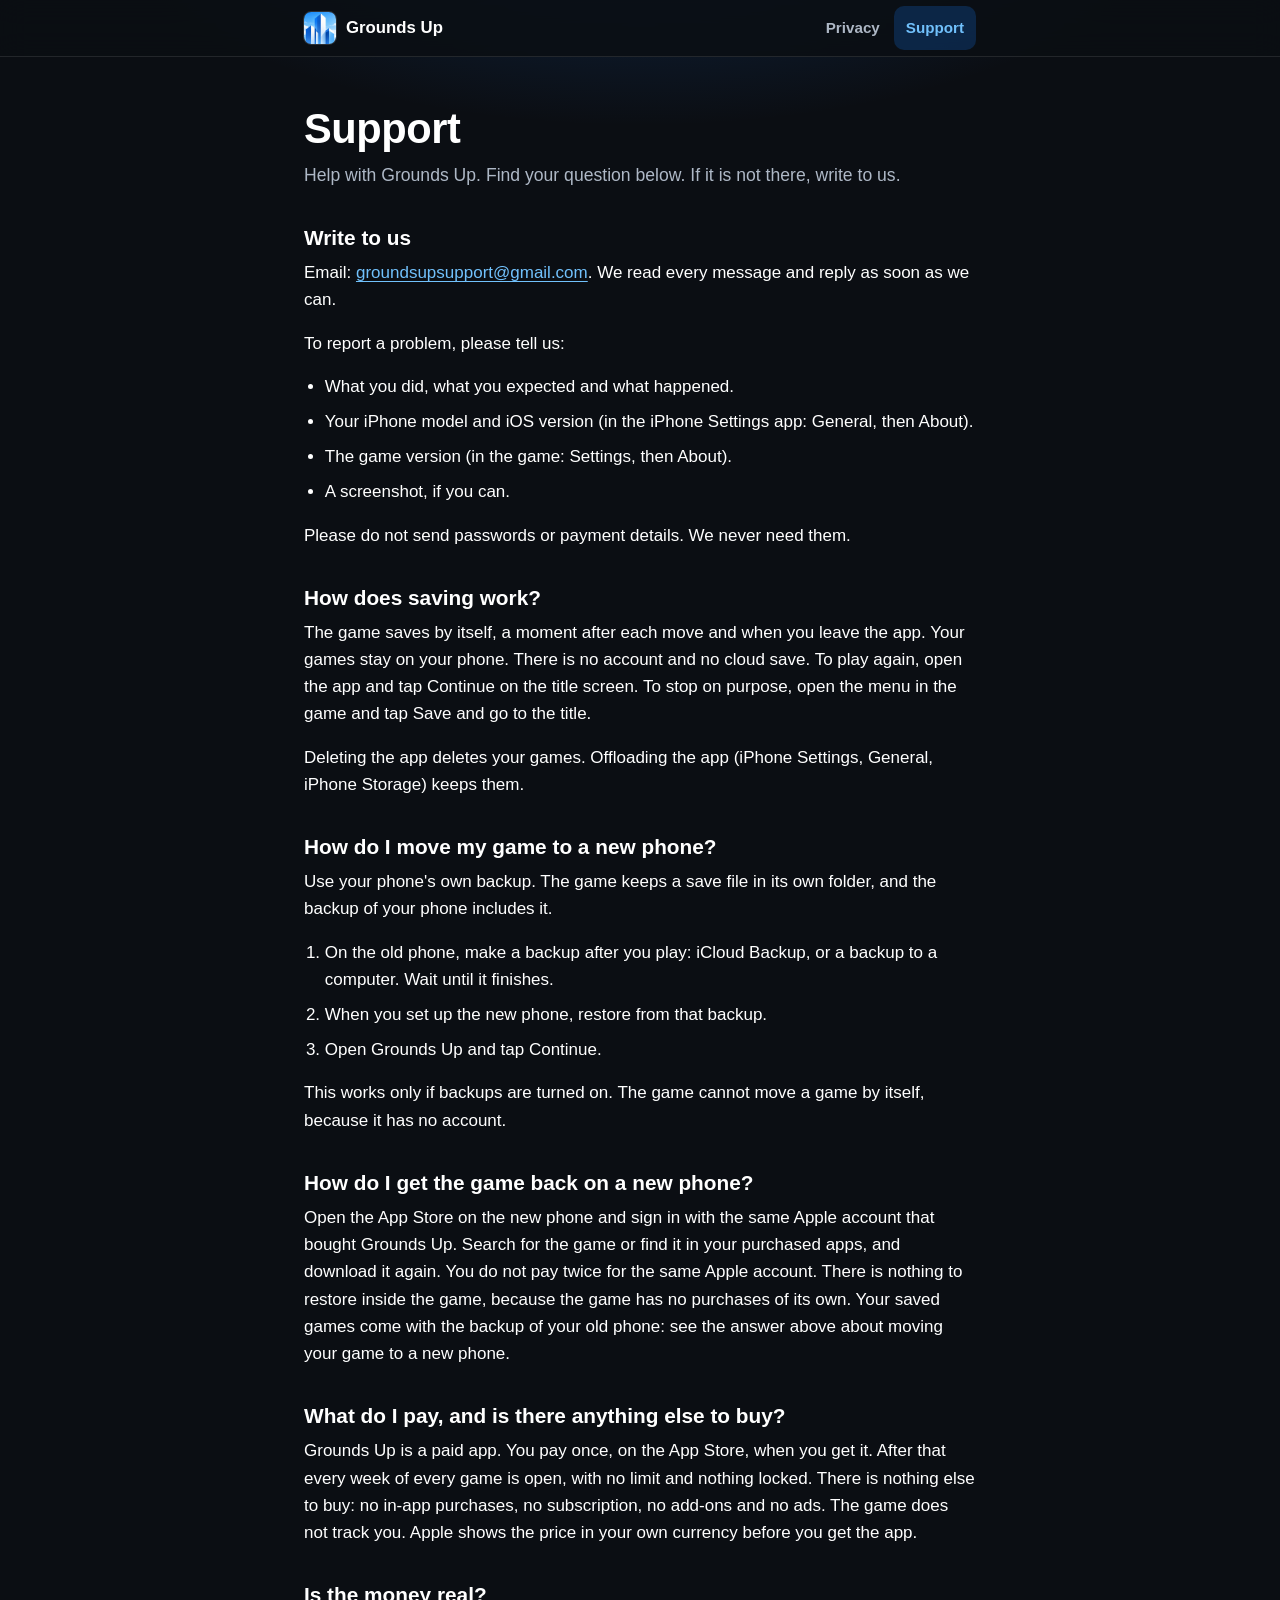
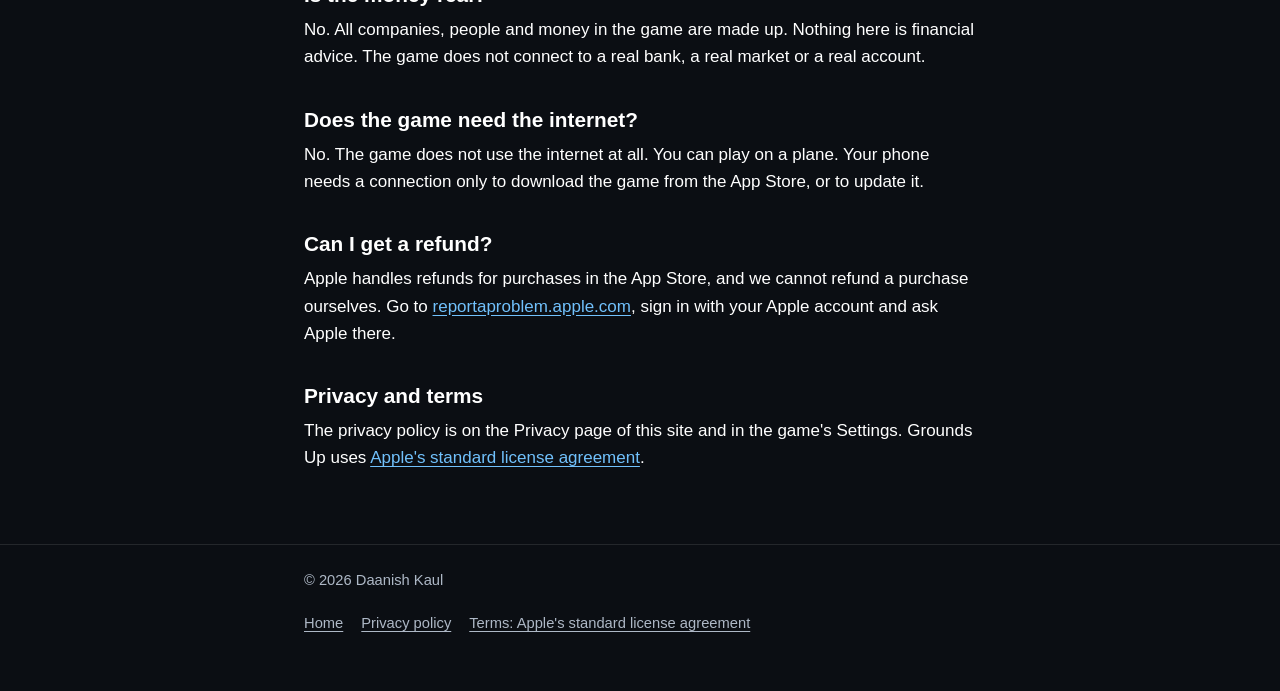
==== support.html @ 582d141f "Add files via upload" ====
<!doctype html>
<html lang="en">
<head>
<meta charset="utf-8">
<meta name="viewport" content="width=device-width, initial-scale=1">
<meta name="color-scheme" content="dark">
<meta name="theme-color" content="#0B0E13">
<meta name="referrer" content="no-referrer">
<meta name="description" content="Help with Grounds Up: how saving works, moving to a new phone, getting the game back, what you pay, and how to write to us.">
<title>Support | Grounds Up</title>
<link rel="icon" type="image/png" href="app-icon-180.png">
<link rel="apple-touch-icon" href="app-icon-180.png">
<link rel="stylesheet" href="style.css">
</head>
<body>
<a class="skip" href="#main">Skip to the text</a>
<header class="top">
  <div class="wrap bar">
    <a class="brand" href="index.html"><img src="app-icon-180.png" width="32" height="32" alt="">Grounds Up</a>
    <nav aria-label="Pages"><a href="privacy.html">Privacy</a><a href="support.html" aria-current="page">Support</a></nav>
  </div>
</header>

<main id="main" class="wrap">
  <h1>Support</h1>
  <p class="lead">Help with Grounds Up. Find your question below. If it is not there, write to us.</p>

  <h2>Write to us</h2>
  <p>Email: <a href="mailto:groundsupsupport@gmail.com">groundsupsupport@gmail.com</a>. We read every message and reply as soon as we can.</p>
  <p>To report a problem, please tell us:</p>
  <ul>
    <li>What you did, what you expected and what happened.</li>
    <li>Your iPhone model and iOS version (in the iPhone Settings app: General, then About).</li>
    <li>The game version (in the game: Settings, then About).</li>
    <li>A screenshot, if you can.</li>
  </ul>
  <p>Please do not send passwords or payment details. We never need them.</p>

  <h2>How does saving work?</h2>
  <p>The game saves by itself, a moment after each move and when you leave the app. Your games stay on your phone. There is no account and no cloud save. To play again, open the app and tap Continue on the title screen. To stop on purpose, open the menu in the game and tap Save and go to the title.</p>
  <p>Deleting the app deletes your games. Offloading the app (iPhone Settings, General, iPhone Storage) keeps them.</p>

  <h2>How do I move my game to a new phone?</h2>
  <p>Use your phone's own backup. The game keeps a save file in its own folder, and the backup of your phone includes it.</p>
  <ol>
    <li>On the old phone, make a backup after you play: iCloud Backup, or a backup to a computer. Wait until it finishes.</li>
    <li>When you set up the new phone, restore from that backup.</li>
    <li>Open Grounds Up and tap Continue.</li>
  </ol>
  <p>This works only if backups are turned on. The game cannot move a game by itself, because it has no account.</p>

  <h2>How do I get the game back on a new phone?</h2>
  <p>Open the App Store on the new phone and sign in with the same Apple account that bought Grounds Up. Search for the game or find it in your purchased apps, and download it again. You do not pay twice for the same Apple account. There is nothing to restore inside the game, because the game has no purchases of its own. Your saved games come with the backup of your old phone: see the answer above about moving your game to a new phone.</p>

  <h2>What do I pay, and is there anything else to buy?</h2>
  <p>Grounds Up is a paid app. You pay once, on the App Store, when you get it. After that every week of every game is open, with no limit and nothing locked. There is nothing else to buy: no in-app purchases, no subscription, no add-ons and no ads. The game does not track you. Apple shows the price in your own currency before you get the app.</p>

  <h2>Is the money real?</h2>
  <p>No. All companies, people and money in the game are made up. Nothing here is financial advice. The game does not connect to a real bank, a real market or a real account.</p>

  <h2>Does the game need the internet?</h2>
  <p>No. The game does not use the internet at all. You can play on a plane. Your phone needs a connection only to download the game from the App Store, or to update it.</p>

  <h2>Can I get a refund?</h2>
  <p>Apple handles refunds for purchases in the App Store, and we cannot refund a purchase ourselves. Go to <a href="https://reportaproblem.apple.com">reportaproblem.apple.com</a>, sign in with your Apple account and ask Apple there.</p>

  <h2>Privacy and terms</h2>
  <p>The privacy policy is on the Privacy page of this site and in the game's Settings. Grounds Up uses <a href="https://www.apple.com/legal/internet-services/itunes/dev/stdeula/">Apple's standard license agreement</a>.</p>
</main>

<footer class="foot">
  <div class="wrap">
    <p>&copy; 2026 Daanish Kaul</p>
    <p class="links"><a href="index.html">Home</a><a href="privacy.html">Privacy policy</a><a href="https://www.apple.com/legal/internet-services/itunes/dev/stdeula/">Terms: Apple's standard license agreement</a></p>
  </div>
</footer>
</body>
</html>
---- style.css ----
/* Grounds Up site: one small stylesheet. System fonts, no outside requests, no script.
   The colors are theme B of the game: dark navy, the blue of the app icon, white text. */

:root {
  color-scheme: dark;
  --bg: #0B0E13;
  --page: #151921;
  --card: #1E232C;
  --well: #262C36;
  --ink: #FFFFFF;
  --ink-2: #AEB8C6;
  --line: rgba(255, 255, 255, 0.10);
  --tint: rgba(255, 255, 255, 0.06);
  --accent: #1B6AD0;
  --accent-lo: #0A52B4;
  --accent-text: #71C1FC;
  --accent-soft: rgba(18, 124, 245, 0.22);
  --warn: #FFC266;
  --font: -apple-system, BlinkMacSystemFont, "SF Pro Text", "Segoe UI", Roboto, "Helvetica Neue", Arial, sans-serif;
}

* { box-sizing: border-box; }
html { -webkit-text-size-adjust: 100%; text-size-adjust: 100%; }
body {
  margin: 0;
  min-height: 100vh;
  display: flex;
  flex-direction: column;
  background: var(--bg) radial-gradient(820px 380px at 50% -140px, rgba(27, 106, 208, 0.32), rgba(27, 106, 208, 0) 70%) no-repeat;
  color: var(--ink);
  font: 17px/1.6 var(--font);
  overflow-wrap: break-word;
}

.wrap { width: 100%; max-width: 44rem; margin: 0 auto; padding-left: 16px; padding-right: 16px; }
.wrap.wide { max-width: 62rem; }

.skip { position: absolute; left: -999px; top: 8px; z-index: 5; padding: 10px 14px; border-radius: 10px; background: var(--accent); color: #fff; font-weight: 700; }
.skip:focus { left: 8px; }

/* the top bar */
.top { position: sticky; top: 0; z-index: 2; background: rgba(11, 14, 19, 0.86); border-bottom: 1px solid var(--line); -webkit-backdrop-filter: blur(14px); backdrop-filter: blur(14px); }
.bar { display: flex; align-items: center; justify-content: space-between; gap: 12px; min-height: 56px; }
.brand { display: inline-flex; align-items: center; gap: 10px; min-width: 0; min-height: 44px; color: var(--ink); font-weight: 800; font-size: 1.05rem; text-decoration: none; }
.brand img { display: block; width: 32px; height: 32px; border-radius: 22.37%; box-shadow: 0 0 0 1px rgba(255, 255, 255, 0.14); }
.top nav { display: flex; gap: 2px; }
.top nav a { padding: 10px 12px; border-radius: 10px; color: var(--ink-2); font-size: 0.95rem; font-weight: 600; text-decoration: none; }
.top nav a:hover { color: var(--ink); background: var(--tint); }
.top nav a[aria-current="page"] { color: var(--accent-text); background: var(--accent-soft); }

/* the text */
main { flex: 1 0 auto; padding-top: 28px; padding-bottom: 56px; }
h1 { margin: 0 0 8px; font-size: clamp(1.9rem, 7.5vw, 2.6rem); line-height: 1.15; font-weight: 800; letter-spacing: -0.01em; }
h2 { margin: 2.2rem 0 0.5rem; font-size: 1.3rem; line-height: 1.3; font-weight: 700; }
p, ul, ol { margin: 0 0 1rem; }
ul, ol { padding-left: 1.3rem; }
li { margin: 0 0 0.5rem; }
a { color: var(--accent-text); text-underline-offset: 3px; }
a:hover { color: #A6D8FF; }
:focus-visible { outline: 2px solid var(--accent-text); outline-offset: 2px; border-radius: 6px; }
.meta { margin: 0 0 1.4rem; color: var(--ink-2); font-size: 0.95rem; }
.lead { color: var(--ink-2); font-size: 1.1rem; }
.callout { margin: 1.2rem 0 0; padding: 16px 18px; background: var(--card); border: 1px solid var(--line); border-left: 4px solid var(--accent); border-radius: 14px; }
.callout p:last-child { margin-bottom: 0; }

/* the landing page */
.hero { text-align: center; padding: 8px 0 4px; }
.hero .icon { display: block; width: 120px; height: 120px; margin: 0 auto 18px; border-radius: 22.37%; box-shadow: 0 0 0 1px rgba(255, 255, 255, 0.16), 0 18px 40px rgba(0, 0, 0, 0.5), 0 0 60px rgba(27, 106, 208, 0.35); }
.hero h1 { margin-bottom: 6px; }
.hero .tag { margin: 0; color: var(--accent-text); font-size: 1.25rem; font-weight: 600; }
.three { list-style: none; counter-reset: n; display: grid; gap: 12px; margin: 2rem 0 1.4rem; padding: 0; }
.three li { counter-increment: n; position: relative; margin: 0; padding: 16px 16px 16px 62px; background: var(--card); border: 1px solid var(--line); border-radius: 16px; font-size: 1.05rem; }
.three li::before { content: counter(n); position: absolute; left: 16px; top: 16px; display: grid; place-items: center; width: 32px; height: 32px; border-radius: 50%; background: linear-gradient(160deg, var(--accent), var(--accent-lo)); color: #fff; font-weight: 800; }
.chips { display: flex; flex-wrap: wrap; gap: 8px; margin: 0 0 1.4rem; padding: 0; list-style: none; }
.chips li { margin: 0; padding: 6px 12px; border-radius: 999px; background: var(--accent-soft); color: var(--accent-text); font-size: 0.92rem; font-weight: 600; }
.note { color: var(--ink-2); font-size: 0.98rem; }
.btns { display: flex; flex-wrap: wrap; gap: 12px; margin: 1.6rem 0 1.2rem; }
.btn { flex: 1 1 100%; display: inline-flex; align-items: center; justify-content: center; min-height: 48px; padding: 0 22px; border-radius: 12px; background: linear-gradient(160deg, var(--accent), var(--accent-lo)); box-shadow: inset 0 1px 0 rgba(255, 255, 255, 0.3), 0 6px 16px rgba(27, 106, 208, 0.4); color: #fff; font-weight: 700; text-decoration: none; }
.btn:hover { color: #fff; filter: brightness(1.08); }
.btn.quiet { background: var(--well); box-shadow: inset 0 0 0 1px var(--line); }

/* the markers that show a value is still to fill in (release/config.json) */
.fillme { padding: 0 6px; border-radius: 6px; background: var(--warn); color: #1A1305; font-weight: 700; -webkit-box-decoration-break: clone; box-decoration-break: clone; }

/* the foot */
.foot { border-top: 1px solid var(--line); padding: 24px 0 36px; color: var(--ink-2); font-size: 0.92rem; }
.foot p { margin: 0 0 0.6rem; }
.foot .links { display: flex; flex-wrap: wrap; gap: 0 18px; }
.foot .links a { display: inline-block; padding: 10px 0; }
.foot a { color: var(--ink-2); }
.foot a:hover { color: var(--ink); }

@media (min-width: 720px) {
  main { padding-top: 48px; }
  .hero { padding-top: 12px; }
  .hero .icon { width: 144px; height: 144px; }
  .three { grid-template-columns: repeat(3, 1fr); gap: 16px; }
  .three li { padding: 64px 18px 20px; }
  .three li::before { top: 18px; left: 18px; }
  .btn { flex: 0 0 auto; min-width: 190px; }
  .hero + .three + .chips { justify-content: center; }
  main.wide .note { text-align: center; }
  main.wide .btns { justify-content: center; }
}

@media print {
  body { display: block; background: #fff; color: #111; font-size: 12pt; }
  .top, .skip, .btns { display: none; }
  a { color: #0A52B4; }
  .callout { background: #fff; border-color: #999; }
  .foot { color: #444; border-color: #999; }
}
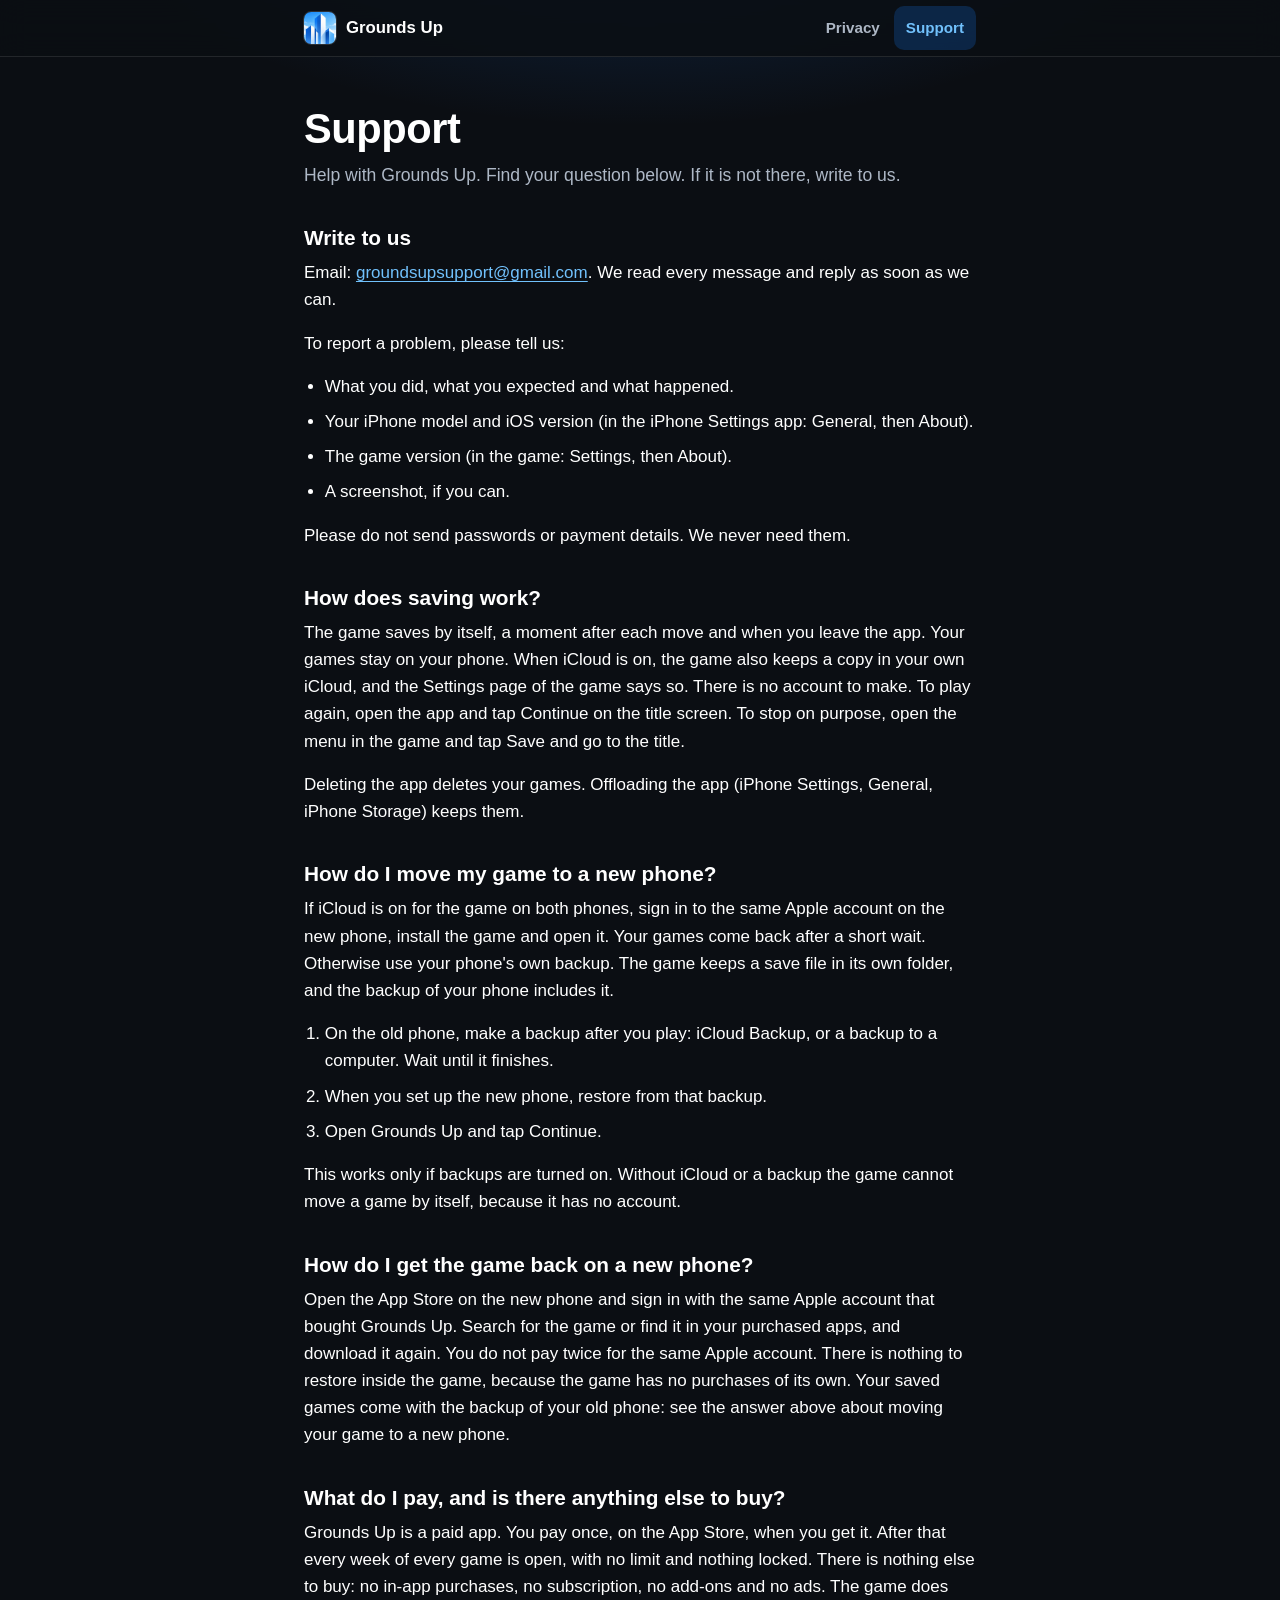
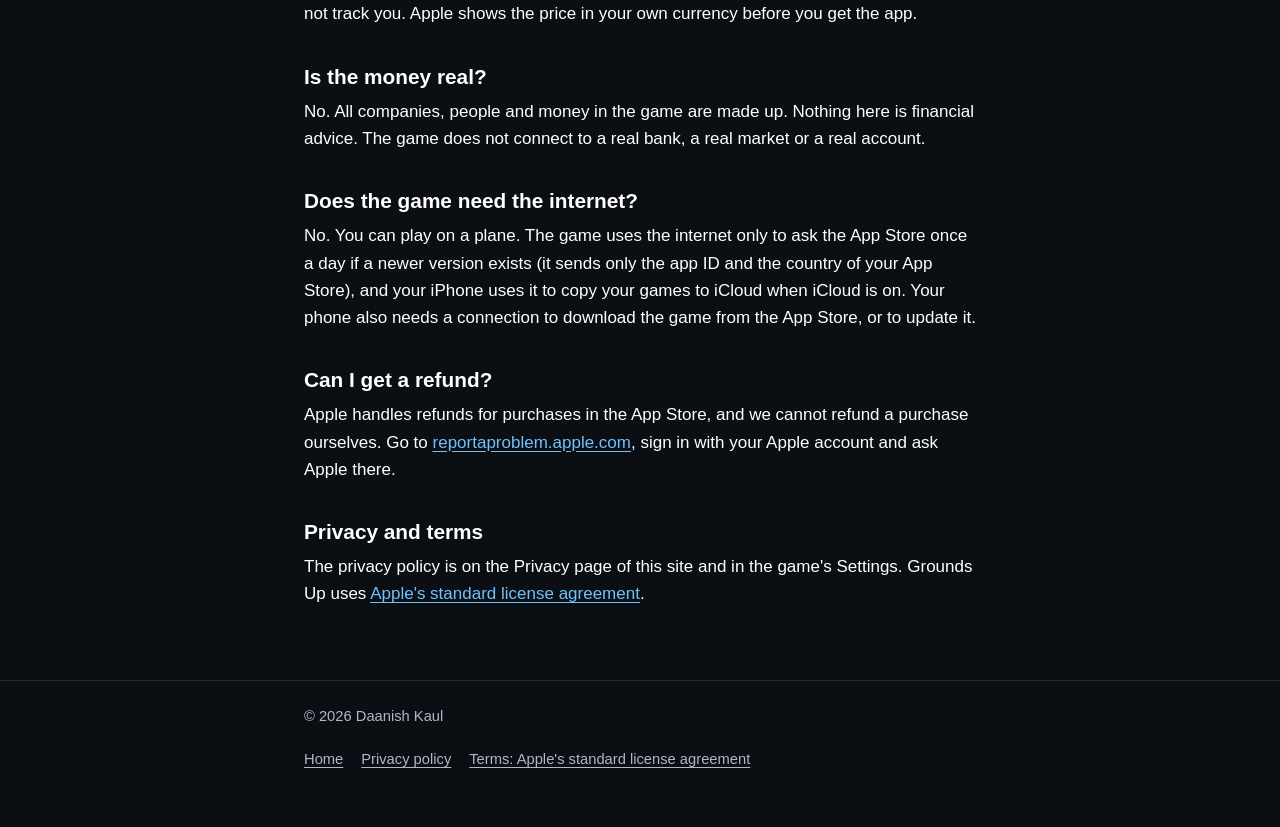
==== commit 6747fb82: "Privacy and support pages for version 1.1: iCloud saves and the daily version check" ====
--- a/support.html
+++ b/support.html
@@ -37,17 +37,17 @@
   <p>Please do not send passwords or payment details. We never need them.</p>
 
   <h2>How does saving work?</h2>
-  <p>The game saves by itself, a moment after each move and when you leave the app. Your games stay on your phone. There is no account and no cloud save. To play again, open the app and tap Continue on the title screen. To stop on purpose, open the menu in the game and tap Save and go to the title.</p>
+  <p>The game saves by itself, a moment after each move and when you leave the app. Your games stay on your phone. When iCloud is on, the game also keeps a copy in your own iCloud, and the Settings page of the game says so. There is no account to make. To play again, open the app and tap Continue on the title screen. To stop on purpose, open the menu in the game and tap Save and go to the title.</p>
   <p>Deleting the app deletes your games. Offloading the app (iPhone Settings, General, iPhone Storage) keeps them.</p>
 
   <h2>How do I move my game to a new phone?</h2>
-  <p>Use your phone's own backup. The game keeps a save file in its own folder, and the backup of your phone includes it.</p>
+  <p>If iCloud is on for the game on both phones, sign in to the same Apple account on the new phone, install the game and open it. Your games come back after a short wait. Otherwise use your phone's own backup. The game keeps a save file in its own folder, and the backup of your phone includes it.</p>
   <ol>
     <li>On the old phone, make a backup after you play: iCloud Backup, or a backup to a computer. Wait until it finishes.</li>
     <li>When you set up the new phone, restore from that backup.</li>
     <li>Open Grounds Up and tap Continue.</li>
   </ol>
-  <p>This works only if backups are turned on. The game cannot move a game by itself, because it has no account.</p>
+  <p>This works only if backups are turned on. Without iCloud or a backup the game cannot move a game by itself, because it has no account.</p>
 
   <h2>How do I get the game back on a new phone?</h2>
   <p>Open the App Store on the new phone and sign in with the same Apple account that bought Grounds Up. Search for the game or find it in your purchased apps, and download it again. You do not pay twice for the same Apple account. There is nothing to restore inside the game, because the game has no purchases of its own. Your saved games come with the backup of your old phone: see the answer above about moving your game to a new phone.</p>
@@ -59,7 +59,7 @@
   <p>No. All companies, people and money in the game are made up. Nothing here is financial advice. The game does not connect to a real bank, a real market or a real account.</p>
 
   <h2>Does the game need the internet?</h2>
-  <p>No. The game does not use the internet at all. You can play on a plane. Your phone needs a connection only to download the game from the App Store, or to update it.</p>
+  <p>No. You can play on a plane. The game uses the internet only to ask the App Store once a day if a newer version exists (it sends only the app ID and the country of your App Store), and your iPhone uses it to copy your games to iCloud when iCloud is on. Your phone also needs a connection to download the game from the App Store, or to update it.</p>
 
   <h2>Can I get a refund?</h2>
   <p>Apple handles refunds for purchases in the App Store, and we cannot refund a purchase ourselves. Go to <a href="https://reportaproblem.apple.com">reportaproblem.apple.com</a>, sign in with your Apple account and ask Apple there.</p>
